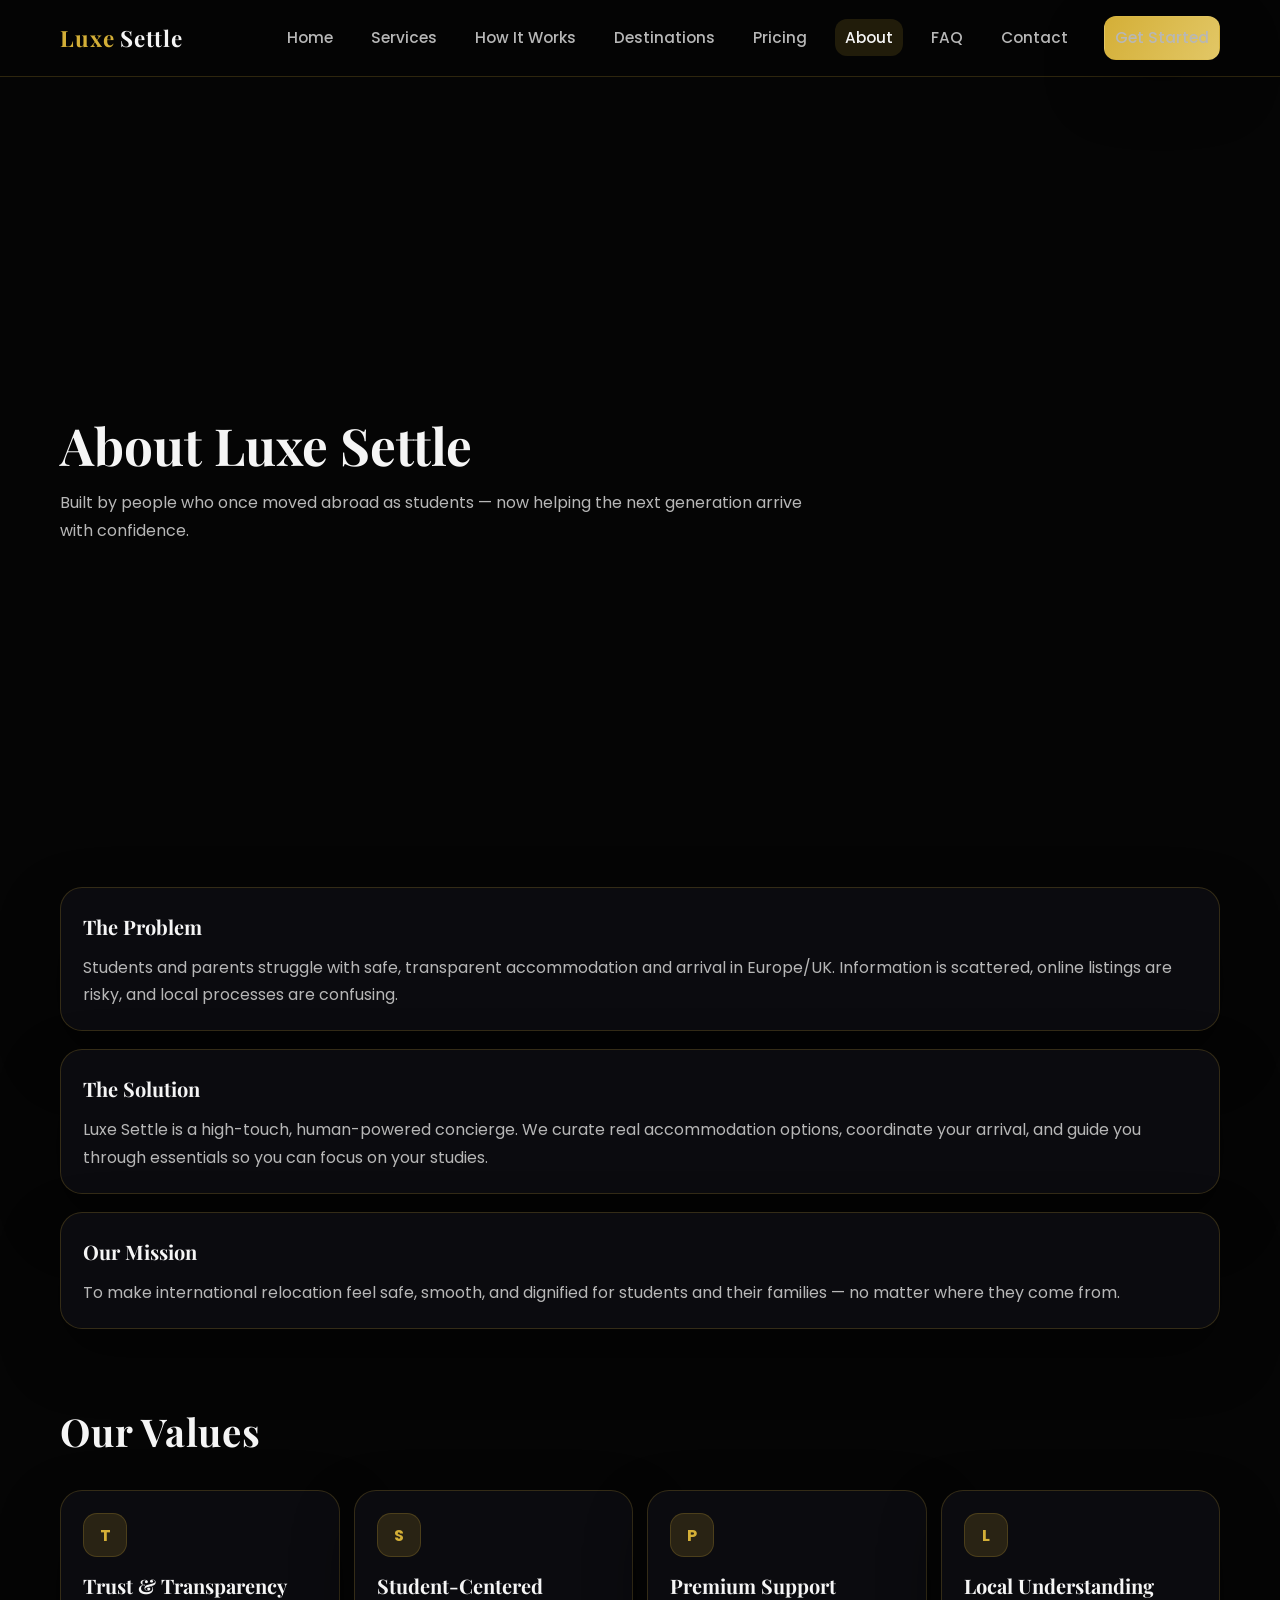
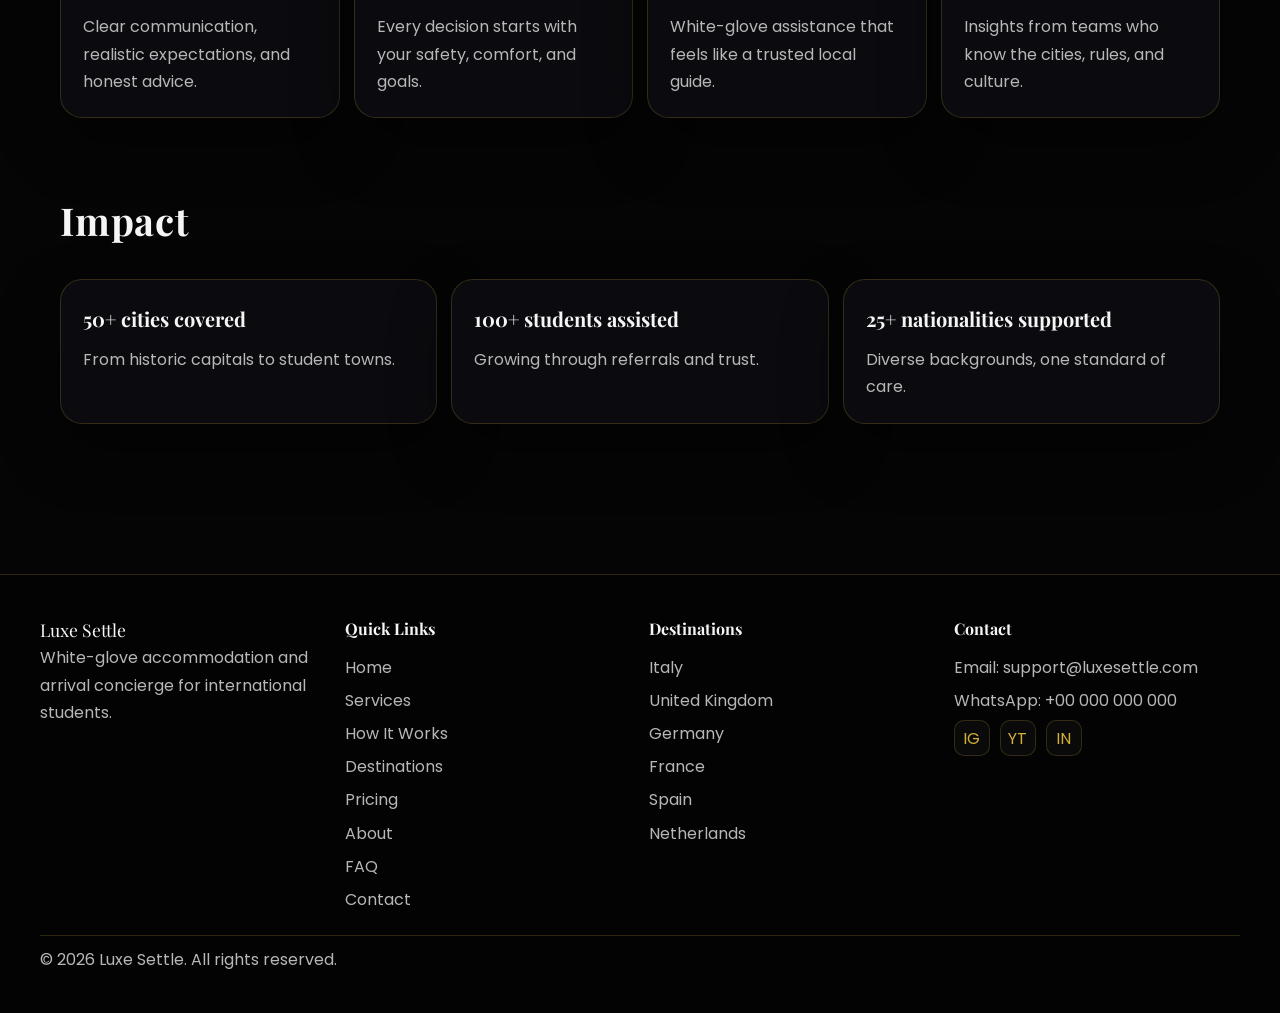
==== about.html @ 3118eee0 "Create Luxe Settle static website" ====
<!DOCTYPE html>
<html lang="en">
<head>
  <meta charset="UTF-8">
  <meta name="viewport" content="width=device-width, initial-scale=1.0">
  <title>About | Luxe Settle</title>
  <meta name="description" content="Learn how Luxe Settle was built to help international students arrive confidently in Europe and the UK.">
  <meta property="og:title" content="About Luxe Settle">
  <meta property="og:description" content="Built by people who once moved abroad as students—now helping the next generation arrive with confidence.">
  <meta property="og:type" content="website">
  <meta property="og:url" content="https://luxesettle.com/about">
  <link rel="icon" type="image/svg+xml" href="favicon.svg">
  <link rel="preconnect" href="https://fonts.googleapis.com">
  <link rel="preconnect" href="https://fonts.gstatic.com" crossorigin>
  <link href="https://fonts.googleapis.com/css2?family=Playfair+Display:wght@500;600;700&family=Poppins:wght@400;500;600;700&display=swap" rel="stylesheet">
  <link rel="stylesheet" href="styles.css">
</head>
<body>
  <header>
    <nav class="navbar" aria-label="Main Navigation">
      <a href="index.html" class="logo"><span class="highlight">Luxe</span> Settle</a>
      <button class="hamburger" aria-label="Toggle navigation"><span></span></button>
      <ul class="nav-links">
        <li><a href="index.html">Home</a></li>
        <li><a href="services.html">Services</a></li>
        <li><a href="how-it-works.html">How It Works</a></li>
        <li><a href="destinations.html">Destinations</a></li>
        <li><a href="pricing.html">Pricing</a></li>
        <li><a href="about.html" class="active">About</a></li>
        <li><a href="faq.html">FAQ</a></li>
        <li><a href="contact.html">Contact</a></li>
        <li class="nav-cta"><a class="btn btn-primary" href="contact.html">Get Started</a></li>
      </ul>
    </nav>
    <div class="mobile-menu">
      <a href="index.html">Home</a>
      <a href="services.html">Services</a>
      <a href="how-it-works.html">How It Works</a>
      <a href="destinations.html">Destinations</a>
      <a href="pricing.html">Pricing</a>
      <a href="about.html" class="active">About</a>
      <a href="faq.html">FAQ</a>
      <a href="contact.html">Contact</a>
      <a class="btn btn-primary" href="contact.html">Get Started</a>
    </div>
  </header>

  <main>
    <section class="section hero">
      <div class="section-header fade-in">
        <h1>About Luxe Settle</h1>
        <p>Built by people who once moved abroad as students — now helping the next generation arrive with confidence.</p>
      </div>
    </section>

    <section class="section fade-in">
      <div class="card" style="margin-bottom:18px;">
        <h3>The Problem</h3>
        <p>Students and parents struggle with safe, transparent accommodation and arrival in Europe/UK. Information is scattered, online listings are risky, and local processes are confusing.</p>
      </div>
      <div class="card" style="margin-bottom:18px;">
        <h3>The Solution</h3>
        <p>Luxe Settle is a high-touch, human-powered concierge. We curate real accommodation options, coordinate your arrival, and guide you through essentials so you can focus on your studies.</p>
      </div>
      <div class="card" style="margin-bottom:18px;">
        <h3>Our Mission</h3>
        <p>To make international relocation feel safe, smooth, and dignified for students and their families — no matter where they come from.</p>
      </div>
    </section>

    <section class="section fade-in">
      <div class="section-header">
        <h2>Our Values</h2>
      </div>
      <div class="values">
        <div class="card">
          <div class="icon-circle">T</div>
          <h3>Trust &amp; Transparency</h3>
          <p>Clear communication, realistic expectations, and honest advice.</p>
        </div>
        <div class="card">
          <div class="icon-circle">S</div>
          <h3>Student-Centered</h3>
          <p>Every decision starts with your safety, comfort, and goals.</p>
        </div>
        <div class="card">
          <div class="icon-circle">P</div>
          <h3>Premium Support</h3>
          <p>White-glove assistance that feels like a trusted local guide.</p>
        </div>
        <div class="card">
          <div class="icon-circle">L</div>
          <h3>Local Understanding</h3>
          <p>Insights from teams who know the cities, rules, and culture.</p>
        </div>
      </div>
    </section>

    <section class="section fade-in">
      <div class="section-header">
        <h2>Impact</h2>
      </div>
      <div class="stats">
        <div class="card">
          <h3>50+ cities covered</h3>
          <p>From historic capitals to student towns.</p>
        </div>
        <div class="card">
          <h3>100+ students assisted</h3>
          <p>Growing through referrals and trust.</p>
        </div>
        <div class="card">
          <h3>25+ nationalities supported</h3>
          <p>Diverse backgrounds, one standard of care.</p>
        </div>
      </div>
    </section>
  </main>

  <footer class="footer">
    <div class="footer-grid">
      <div>
        <div class="brand"><span class="highlight">Luxe</span> Settle</div>
        <p>White-glove accommodation and arrival concierge for international students.</p>
      </div>
      <div>
        <h4>Quick Links</h4>
        <a href="index.html">Home</a><br>
        <a href="services.html">Services</a><br>
        <a href="how-it-works.html">How It Works</a><br>
        <a href="destinations.html">Destinations</a><br>
        <a href="pricing.html">Pricing</a><br>
        <a href="about.html">About</a><br>
        <a href="faq.html">FAQ</a><br>
        <a href="contact.html">Contact</a>
      </div>
      <div>
        <h4>Destinations</h4>
        <a href="destinations.html">Italy</a><br>
        <a href="destinations.html">United Kingdom</a><br>
        <a href="destinations.html">Germany</a><br>
        <a href="destinations.html">France</a><br>
        <a href="destinations.html">Spain</a><br>
        <a href="destinations.html">Netherlands</a>
      </div>
      <div>
        <h4>Contact</h4>
        <p>Email: support@luxesettle.com</p>
        <p>WhatsApp: +00 000 000 000</p>
        <div class="socials">
          <a href="#" aria-label="Instagram">IG</a>
          <a href="#" aria-label="YouTube">YT</a>
          <a href="#" aria-label="LinkedIn">IN</a>
        </div>
      </div>
    </div>
    <div class="footer-bottom">© <span id="year"></span> Luxe Settle. All rights reserved.</div>
  </footer>

  <script src="script.js"></script>
  <script>document.getElementById('year').textContent = new Date().getFullYear();</script>
</body>
</html>
---- styles.css ----
:root {
  --bg: #050505;
  --card: #0b0b0f;
  --gold: #d4af37;
  --gold-soft: #e2c766;
  --text: #f5f5f5;
  --muted: #b7b7b7;
  --line: rgba(212, 175, 55, 0.2);
  --shadow: 0 25px 60px rgba(0, 0, 0, 0.45);
  --radius-lg: 22px;
  --radius-md: 18px;
}

* {
  box-sizing: border-box;
  margin: 0;
  padding: 0;
}

html {
  scroll-behavior: smooth;
}

body {
  background: var(--bg);
  color: var(--text);
  font-family: 'Poppins', 'Inter', system-ui, -apple-system, sans-serif;
  line-height: 1.7;
  min-height: 100vh;
}

a {
  color: inherit;
  text-decoration: none;
}

img {
  max-width: 100%;
  display: block;
}

header {
  position: sticky;
  top: 0;
  z-index: 50;
  background: rgba(5, 5, 5, 0.9);
  backdrop-filter: blur(12px);
  border-bottom: 1px solid var(--line);
}

.navbar {
  max-width: 1200px;
  margin: 0 auto;
  padding: 16px 20px;
  display: flex;
  align-items: center;
  justify-content: space-between;
  gap: 16px;
}

.logo {
  font-family: 'Playfair Display', 'Cormorant Garamond', serif;
  font-size: 1.4rem;
  letter-spacing: 0.04em;
  font-weight: 700;
}

.logo .highlight {
  color: var(--gold);
}

.nav-links {
  display: flex;
  align-items: center;
  gap: 18px;
  list-style: none;
}

.nav-links a {
  padding: 8px 10px;
  border-radius: 12px;
  transition: color 0.3s ease, background 0.3s ease;
  color: var(--muted);
  font-weight: 500;
  font-size: 0.96rem;
}

.nav-links a:hover,
.nav-links .active {
  color: var(--text);
  background: rgba(212, 175, 55, 0.14);
}

.nav-cta {
  margin-left: 8px;
}

.btn {
  display: inline-flex;
  align-items: center;
  justify-content: center;
  padding: 12px 18px;
  border-radius: 14px;
  border: 1px solid transparent;
  font-weight: 600;
  cursor: pointer;
  transition: transform 0.25s ease, box-shadow 0.25s ease, background 0.25s ease, color 0.25s ease;
  box-shadow: var(--shadow);
}

.btn-primary {
  background: linear-gradient(120deg, var(--gold), var(--gold-soft));
  color: #0b0b0f;
}

.btn-primary:hover {
  transform: translateY(-2px) scale(1.02);
  box-shadow: 0 18px 40px rgba(212, 175, 55, 0.35);
}

.btn-outline {
  border: 1px solid var(--gold);
  color: var(--text);
  background: transparent;
  box-shadow: none;
}

.btn-outline:hover {
  background: rgba(212, 175, 55, 0.12);
  transform: translateY(-1px);
}

.btn-link {
  color: var(--gold);
  font-weight: 600;
  display: inline-flex;
  align-items: center;
  gap: 8px;
}

.hamburger {
  display: none;
  width: 46px;
  height: 46px;
  border-radius: 12px;
  border: 1px solid var(--line);
  background: rgba(255, 255, 255, 0.03);
  align-items: center;
  justify-content: center;
  cursor: pointer;
}

.hamburger span,
.hamburger::before,
.hamburger::after {
  display: block;
  width: 20px;
  height: 2px;
  background: var(--text);
  position: relative;
  transition: transform 0.3s ease, opacity 0.3s ease;
}

.hamburger::before,
.hamburger::after {
  content: '';
  position: absolute;
}

.hamburger::before { top: -6px; }
.hamburger::after { top: 6px; }

.hamburger.active span { opacity: 0; }
.hamburger.active::before { transform: translateY(6px) rotate(45deg); }
.hamburger.active::after { transform: translateY(-6px) rotate(-45deg); }

.mobile-menu {
  display: none;
  flex-direction: column;
  gap: 10px;
  padding: 0 20px 16px;
}

.mobile-menu a {
  padding: 12px;
  border-radius: 12px;
  border: 1px solid var(--line);
  background: rgba(255, 255, 255, 0.02);
  color: var(--text);
}

main {
  max-width: 1200px;
  margin: 0 auto;
  padding: 40px 20px 80px;
}

.section {
  margin: 70px 0;
}

.section-header {
  max-width: 760px;
  margin-bottom: 26px;
}

.section-header h2 {
  font-family: 'Playfair Display', serif;
  font-size: clamp(1.9rem, 3vw, 2.4rem);
  margin-bottom: 8px;
  letter-spacing: 0.02em;
}

.section-header p {
  color: var(--muted);
}

.hero {
  display: grid;
  grid-template-columns: repeat(auto-fit, minmax(320px, 1fr));
  gap: 36px;
  align-items: center;
  min-height: 70vh;
  position: relative;
}

.hero h1 {
  font-family: 'Playfair Display', serif;
  font-size: clamp(2.4rem, 4vw, 3.4rem);
  margin-bottom: 14px;
  line-height: 1.15;
}

.hero p {
  color: var(--muted);
  margin-bottom: 18px;
}

.hero .tagline {
  font-weight: 600;
  color: var(--gold);
  letter-spacing: 0.05em;
  text-transform: uppercase;
  margin-bottom: 24px;
}

.hero-actions {
  display: flex;
  gap: 12px;
  flex-wrap: wrap;
}

.glow-card {
  position: relative;
  background: linear-gradient(145deg, rgba(212, 175, 55, 0.08), rgba(212, 175, 55, 0.02));
  border: 1px solid var(--line);
  border-radius: var(--radius-lg);
  padding: 22px;
  box-shadow: var(--shadow);
  overflow: hidden;
}

.glow-card::before {
  content: '';
  position: absolute;
  inset: -30% -30%;
  background: radial-gradient(circle at 20% 20%, rgba(212, 175, 55, 0.18), transparent 50%);
  animation: floatGlow 9s infinite alternate;
  pointer-events: none;
}

.hero-features {
  display: grid;
  gap: 12px;
  position: relative;
  z-index: 1;
}

.hero-feature {
  padding: 16px;
  border-radius: var(--radius-md);
  background: rgba(5, 5, 5, 0.75);
  border: 1px solid var(--line);
  display: flex;
  flex-direction: column;
  gap: 4px;
  box-shadow: inset 0 1px 0 rgba(255, 255, 255, 0.04);
}

.hero-feature strong { color: var(--gold); }

.strip {
  background: rgba(255, 255, 255, 0.03);
  border: 1px solid var(--line);
  border-radius: var(--radius-md);
  padding: 12px 18px;
  display: flex;
  align-items: center;
  justify-content: space-between;
  gap: 12px;
  margin: 36px 0;
}

.badges {
  display: flex;
  gap: 10px;
  flex-wrap: wrap;
}

.badge {
  padding: 8px 12px;
  border-radius: 999px;
  background: rgba(255, 255, 255, 0.04);
  border: 1px solid var(--line);
  color: var(--muted);
  font-size: 0.9rem;
}

.card-grid {
  display: grid;
  grid-template-columns: repeat(auto-fit, minmax(240px, 1fr));
  gap: 18px;
}

.card {
  background: var(--card);
  border-radius: var(--radius-lg);
  padding: 22px;
  border: 1px solid var(--line);
  box-shadow: var(--shadow);
  position: relative;
  overflow: hidden;
  transition: transform 0.25s ease, border-color 0.25s ease, box-shadow 0.25s ease;
}

.card:hover {
  transform: translateY(-6px);
  border-color: rgba(212, 175, 55, 0.4);
  box-shadow: 0 22px 50px rgba(0, 0, 0, 0.55);
}

.card h3 {
  font-family: 'Playfair Display', serif;
  font-size: 1.25rem;
  margin-bottom: 10px;
}

.card p {
  color: var(--muted);
}

.icon-circle {
  width: 44px;
  height: 44px;
  border-radius: 14px;
  background: rgba(212, 175, 55, 0.15);
  border: 1px solid var(--line);
  display: grid;
  place-items: center;
  color: var(--gold);
  margin-bottom: 12px;
  font-weight: 700;
}

.process {
  display: grid;
  grid-template-columns: repeat(auto-fit, minmax(220px, 1fr));
  gap: 18px;
}

.step {
  display: grid;
  gap: 10px;
  align-content: start;
}

.step .number {
  width: 38px;
  height: 38px;
  border-radius: 50%;
  background: rgba(212, 175, 55, 0.15);
  border: 1px solid var(--line);
  display: grid;
  place-items: center;
  color: var(--gold);
  font-weight: 700;
}

.destinations-grid {
  display: grid;
  grid-template-columns: repeat(auto-fit, minmax(220px, 1fr));
  gap: 14px;
}

.destination-card h4 {
  color: var(--gold);
  font-family: 'Playfair Display', serif;
  font-size: 1.1rem;
}

.destination-card ul {
  list-style: none;
  margin-top: 8px;
  color: var(--muted);
}

.testimonials {
  display: grid;
  grid-template-columns: repeat(auto-fit, minmax(260px, 1fr));
  gap: 16px;
}

.testimonial {
  position: relative;
}

.quote {
  font-size: 2rem;
  color: var(--gold);
  margin-bottom: 8px;
}

.cta-strip {
  border-radius: var(--radius-lg);
  padding: 26px;
  border: 1px solid var(--line);
  background: linear-gradient(130deg, rgba(212, 175, 55, 0.15), rgba(5, 5, 5, 0.85));
  display: grid;
  grid-template-columns: 1fr auto;
  gap: 14px;
  align-items: center;
}

.footer {
  padding: 40px 20px;
  background: #030303;
  border-top: 1px solid var(--line);
}

.footer-grid {
  max-width: 1200px;
  margin: 0 auto;
  display: grid;
  grid-template-columns: repeat(auto-fit, minmax(200px, 1fr));
  gap: 18px;
}

.footer h4 {
  font-family: 'Playfair Display', serif;
  margin-bottom: 12px;
}

.footer p,
.footer a {
  color: var(--muted);
  margin-bottom: 6px;
  display: inline-block;
}

.footer a:hover { color: var(--gold); }

.footer .brand { font-family: 'Playfair Display', serif; font-size: 1.1rem; }

.footer-bottom {
  max-width: 1200px;
  margin: 16px auto 0;
  padding-top: 10px;
  color: var(--muted);
  border-top: 1px solid var(--line);
}

.timeline {
  position: relative;
  padding-left: 24px;
  display: grid;
  gap: 14px;
}

.timeline::before {
  content: '';
  position: absolute;
  top: 10px;
  bottom: 10px;
  left: 8px;
  width: 2px;
  background: linear-gradient(var(--gold), rgba(212, 175, 55, 0.2));
}

.timeline-step {
  position: relative;
  padding: 16px;
  background: var(--card);
  border-radius: var(--radius-lg);
  border: 1px solid var(--line);
  box-shadow: var(--shadow);
}

.timeline-step .dot {
  position: absolute;
  left: -17px;
  top: 18px;
  width: 14px;
  height: 14px;
  border-radius: 50%;
  background: var(--gold);
  box-shadow: 0 0 0 6px rgba(212, 175, 55, 0.16);
}

.pricing-grid {
  display: grid;
  grid-template-columns: repeat(auto-fit, minmax(240px, 1fr));
  gap: 18px;
}

.price-card {
  border: 1px solid var(--line);
  background: var(--card);
  padding: 24px;
  border-radius: var(--radius-lg);
  position: relative;
  overflow: hidden;
  box-shadow: var(--shadow);
}

.price-card.popular {
  border-color: rgba(212, 175, 55, 0.6);
  box-shadow: 0 28px 60px rgba(212, 175, 55, 0.12);
}

.price-card .tag {
  position: absolute;
  top: 14px;
  right: 14px;
  background: rgba(212, 175, 55, 0.15);
  color: var(--gold);
  padding: 6px 10px;
  border-radius: 12px;
  border: 1px solid var(--line);
  font-weight: 700;
}

.price {
  font-size: 1.6rem;
  font-weight: 700;
  color: var(--gold);
  margin: 10px 0;
}

.price-card ul {
  list-style: none;
  color: var(--muted);
  display: grid;
  gap: 8px;
  margin: 12px 0 18px;
}

.values,
.stats {
  display: grid;
  grid-template-columns: repeat(auto-fit, minmax(200px, 1fr));
  gap: 14px;
}

.accordion {
  display: grid;
  gap: 12px;
}

.accordion-item {
  border: 1px solid var(--line);
  border-radius: var(--radius-lg);
  overflow: hidden;
  background: var(--card);
}

.accordion-header {
  display: flex;
  justify-content: space-between;
  align-items: center;
  padding: 16px 18px;
  cursor: pointer;
  gap: 10px;
}

.accordion-header h3 { font-size: 1rem; }

.accordion-icon {
  width: 28px;
  height: 28px;
  border-radius: 50%;
  background: rgba(212, 175, 55, 0.15);
  display: grid;
  place-items: center;
  color: var(--gold);
  font-weight: 700;
}

.accordion-content {
  max-height: 0;
  overflow: hidden;
  transition: max-height 0.3s ease;
  padding: 0 18px;
  color: var(--muted);
}

.accordion-item.open .accordion-content {
  padding: 0 18px 16px;
}

.form-grid {
  display: grid;
  grid-template-columns: repeat(auto-fit, minmax(260px, 1fr));
  gap: 14px 16px;
}

.form-group {
  display: flex;
  flex-direction: column;
  gap: 6px;
}

label {
  font-weight: 600;
  color: var(--text);
}

input,
select,
textarea {
  padding: 12px;
  border-radius: var(--radius-md);
  border: 1px solid var(--line);
  background: rgba(255, 255, 255, 0.03);
  color: var(--text);
  font-size: 1rem;
}

input:focus,
select:focus,
textarea:focus {
  outline: 1px solid rgba(212, 175, 55, 0.6);
}

.checkbox-group {
  display: grid;
  grid-template-columns: repeat(auto-fit, minmax(200px, 1fr));
  gap: 10px;
}

.checkbox-group label {
  font-weight: 500;
  color: var(--muted);
  display: flex;
  gap: 8px;
  align-items: center;
}

textarea { min-height: 120px; }

.notice {
  color: var(--muted);
  margin-top: 8px;
}

.socials {
  display: flex;
  gap: 10px;
}

.socials a {
  width: 36px;
  height: 36px;
  border-radius: 10px;
  border: 1px solid var(--line);
  display: grid;
  place-items: center;
  color: var(--gold);
  background: rgba(255, 255, 255, 0.03);
}

.fade-in {
  opacity: 0;
  transform: translateY(18px);
  transition: opacity 0.8s ease, transform 0.8s ease;
}

.fade-in.visible {
  opacity: 1;
  transform: translateY(0);
}

@keyframes floatGlow {
  from { transform: translate(-10px, -6px); }
  to { transform: translate(12px, 8px); }
}

@media (max-width: 900px) {
  .nav-links { display: none; }
  .hamburger { display: inline-flex; }
  .mobile-menu.show { display: flex; }
  .cta-strip { grid-template-columns: 1fr; }
  header { border-bottom: 1px solid rgba(255, 255, 255, 0.05); }
}

@media (max-width: 640px) {
  .navbar { padding: 14px; }
  main { padding: 32px 16px 60px; }
  .section { margin: 56px 0; }
  .strip { flex-direction: column; align-items: flex-start; }
}
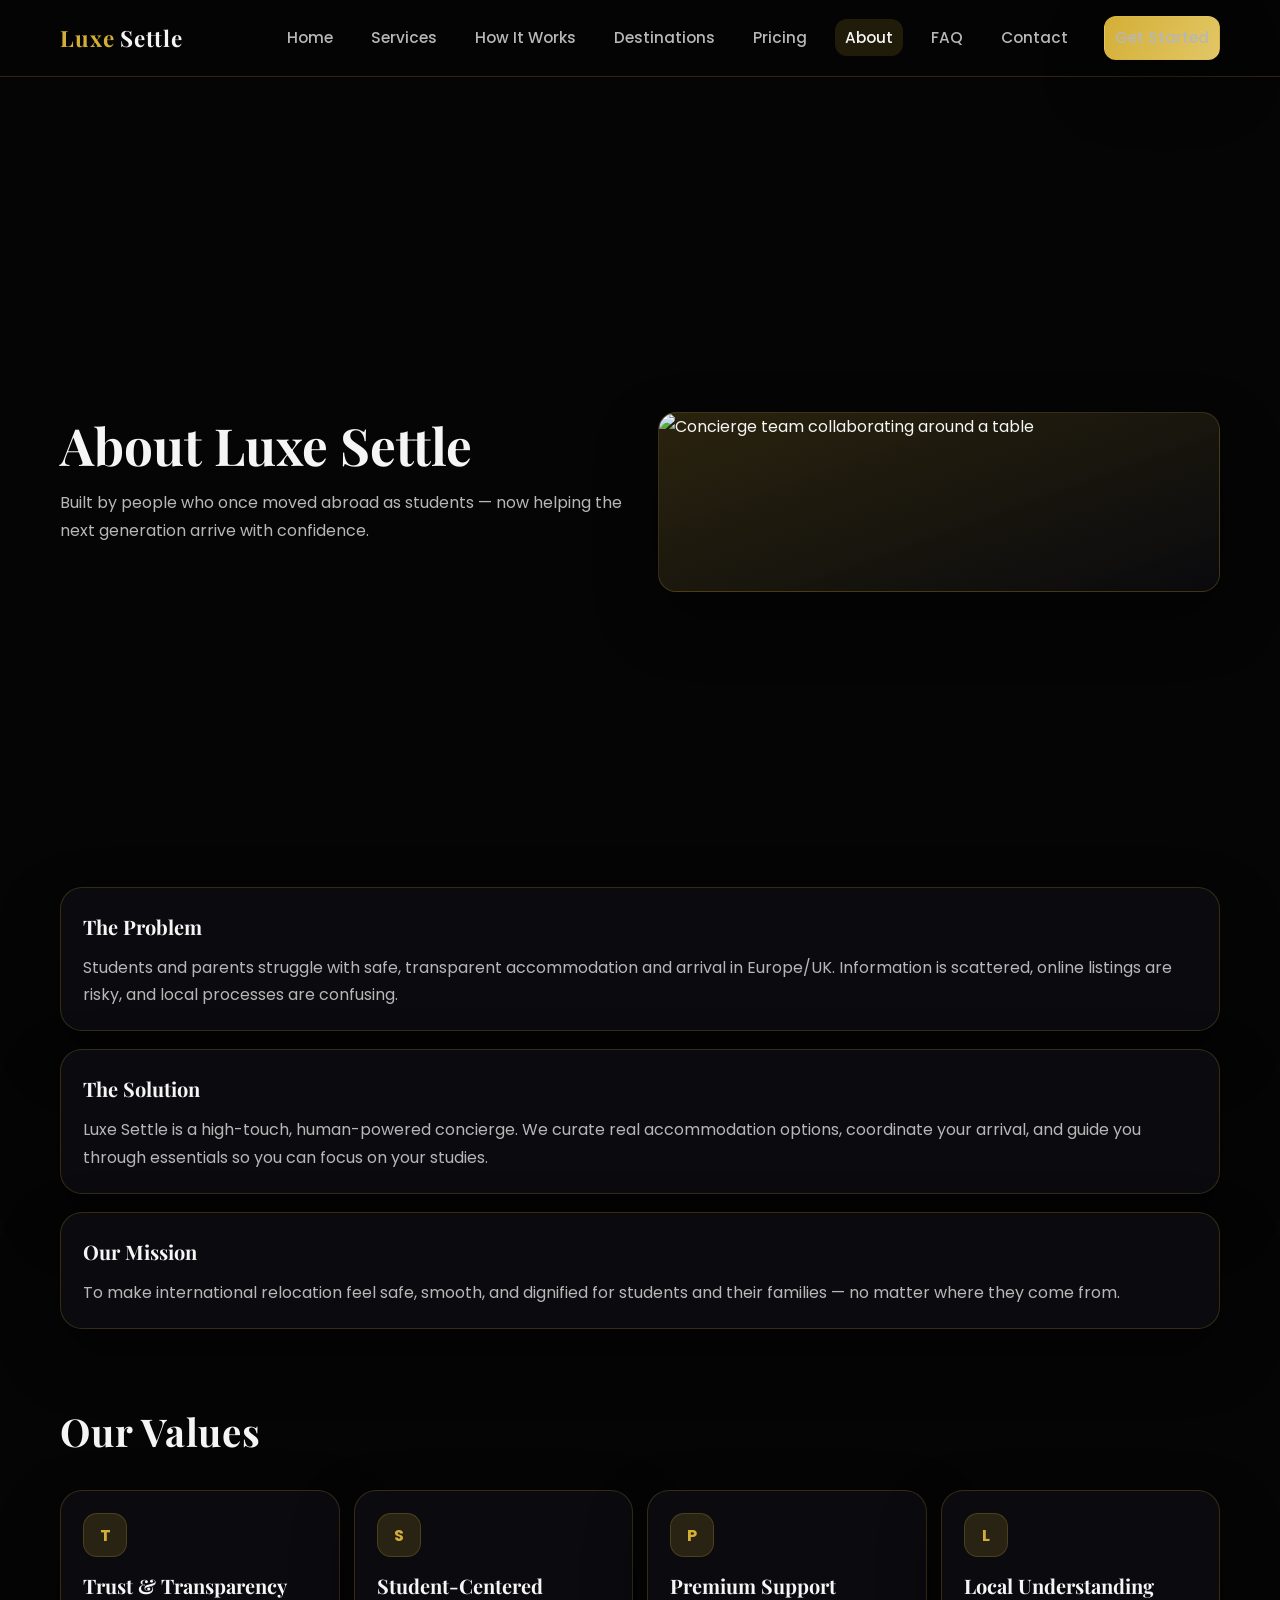
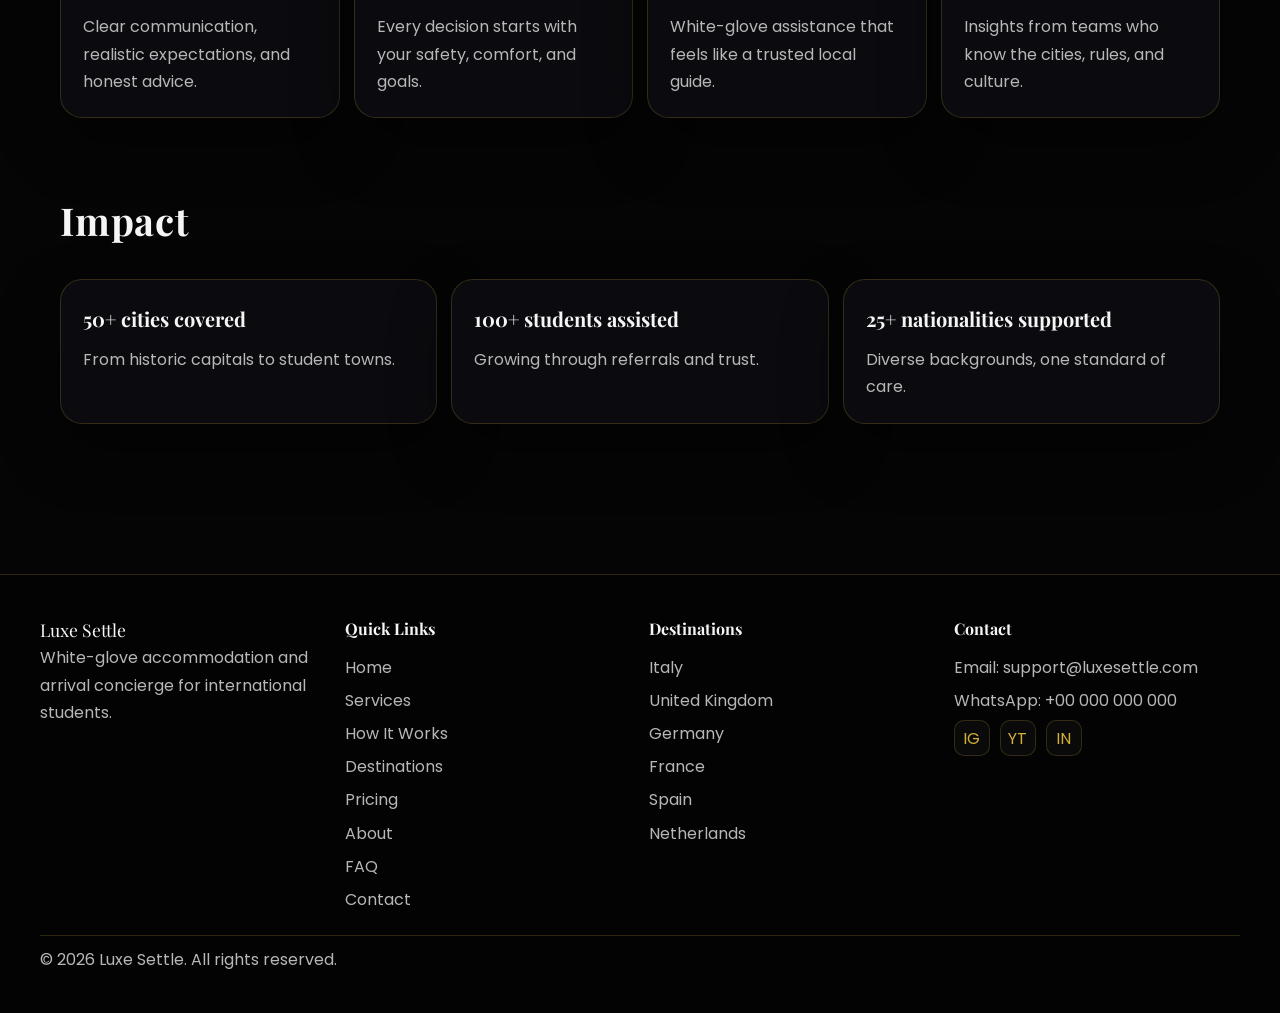
==== commit 4cf869dd: "Add curated imagery across Luxe Settle pages" ====
--- a/about.html
+++ b/about.html
@@ -16,10 +16,11 @@
   <link rel="stylesheet" href="styles.css">
 </head>
 <body>
+  <a class="skip-link" href="#main">Skip to main content</a>
   <header>
     <nav class="navbar" aria-label="Main Navigation">
       <a href="index.html" class="logo"><span class="highlight">Luxe</span> Settle</a>
-      <button class="hamburger" aria-label="Toggle navigation"><span></span></button>
+      <button class="hamburger" aria-label="Toggle navigation" aria-controls="mobile-menu" aria-expanded="false"><span></span></button>
       <ul class="nav-links">
         <li><a href="index.html">Home</a></li>
         <li><a href="services.html">Services</a></li>
@@ -32,7 +33,7 @@
         <li class="nav-cta"><a class="btn btn-primary" href="contact.html">Get Started</a></li>
       </ul>
     </nav>
-    <div class="mobile-menu">
+    <div class="mobile-menu" id="mobile-menu" aria-hidden="true">
       <a href="index.html">Home</a>
       <a href="services.html">Services</a>
       <a href="how-it-works.html">How It Works</a>
@@ -45,11 +46,14 @@
     </div>
   </header>
 
-  <main>
+  <main id="main">
     <section class="section hero">
       <div class="section-header fade-in">
         <h1>About Luxe Settle</h1>
         <p>Built by people who once moved abroad as students — now helping the next generation arrive with confidence.</p>
+      </div>
+      <div class="image-panel" aria-label="Team discussion">
+        <img src="https://images.unsplash.com/photo-1520607162513-7b9cc9d0b79b?auto=format&fit=crop&w=1200&q=80" alt="Concierge team collaborating around a table">
       </div>
     </section>
 
--- a/styles.css
+++ b/styles.css
@@ -29,6 +29,24 @@
   min-height: 100vh;
 }
 
+.skip-link {
+  position: absolute;
+  left: -999px;
+  top: 10px;
+  background: var(--gold);
+  color: #0b0b0f;
+  padding: 10px 16px;
+  border-radius: 12px;
+  font-weight: 700;
+  z-index: 999;
+  box-shadow: var(--shadow);
+  transition: left 0.3s ease;
+}
+
+.skip-link:focus {
+  left: 20px;
+}
+
 a {
   color: inherit;
   text-decoration: none;
@@ -178,7 +196,11 @@
   display: none;
   flex-direction: column;
   gap: 10px;
-  padding: 0 20px 16px;
+  padding: 0 20px;
+  max-height: 0;
+  overflow: hidden;
+  opacity: 0;
+  transition: max-height 0.35s ease, opacity 0.35s ease, padding 0.35s ease;
 }
 
 .mobile-menu a {
@@ -288,6 +310,35 @@
 }
 
 .hero-feature strong { color: var(--gold); }
+
+.image-stack {
+  display: grid;
+  grid-template-columns: 1fr 1fr;
+  gap: 12px;
+  margin-top: 16px;
+}
+
+.image-panel {
+  border-radius: var(--radius-md);
+  overflow: hidden;
+  border: 1px solid var(--line);
+  background: linear-gradient(160deg, rgba(212, 175, 55, 0.18), rgba(11, 11, 15, 0.9));
+  box-shadow: var(--shadow);
+  min-height: 180px;
+}
+
+.image-panel img {
+  width: 100%;
+  height: 100%;
+  object-fit: cover;
+  display: block;
+  filter: saturate(1.05);
+  transition: transform 0.35s ease;
+}
+
+.image-panel:hover img {
+  transform: scale(1.04);
+}
 
 .strip {
   background: rgba(255, 255, 255, 0.03);
@@ -697,7 +748,12 @@
 @media (max-width: 900px) {
   .nav-links { display: none; }
   .hamburger { display: inline-flex; }
-  .mobile-menu.show { display: flex; }
+  .mobile-menu { display: flex; }
+  .mobile-menu.show {
+    max-height: 520px;
+    opacity: 1;
+    padding: 10px 20px 16px;
+  }
   .cta-strip { grid-template-columns: 1fr; }
   header { border-bottom: 1px solid rgba(255, 255, 255, 0.05); }
 }
@@ -707,4 +763,5 @@
   main { padding: 32px 16px 60px; }
   .section { margin: 56px 0; }
   .strip { flex-direction: column; align-items: flex-start; }
-}
+  .image-stack { grid-template-columns: 1fr; }
+}
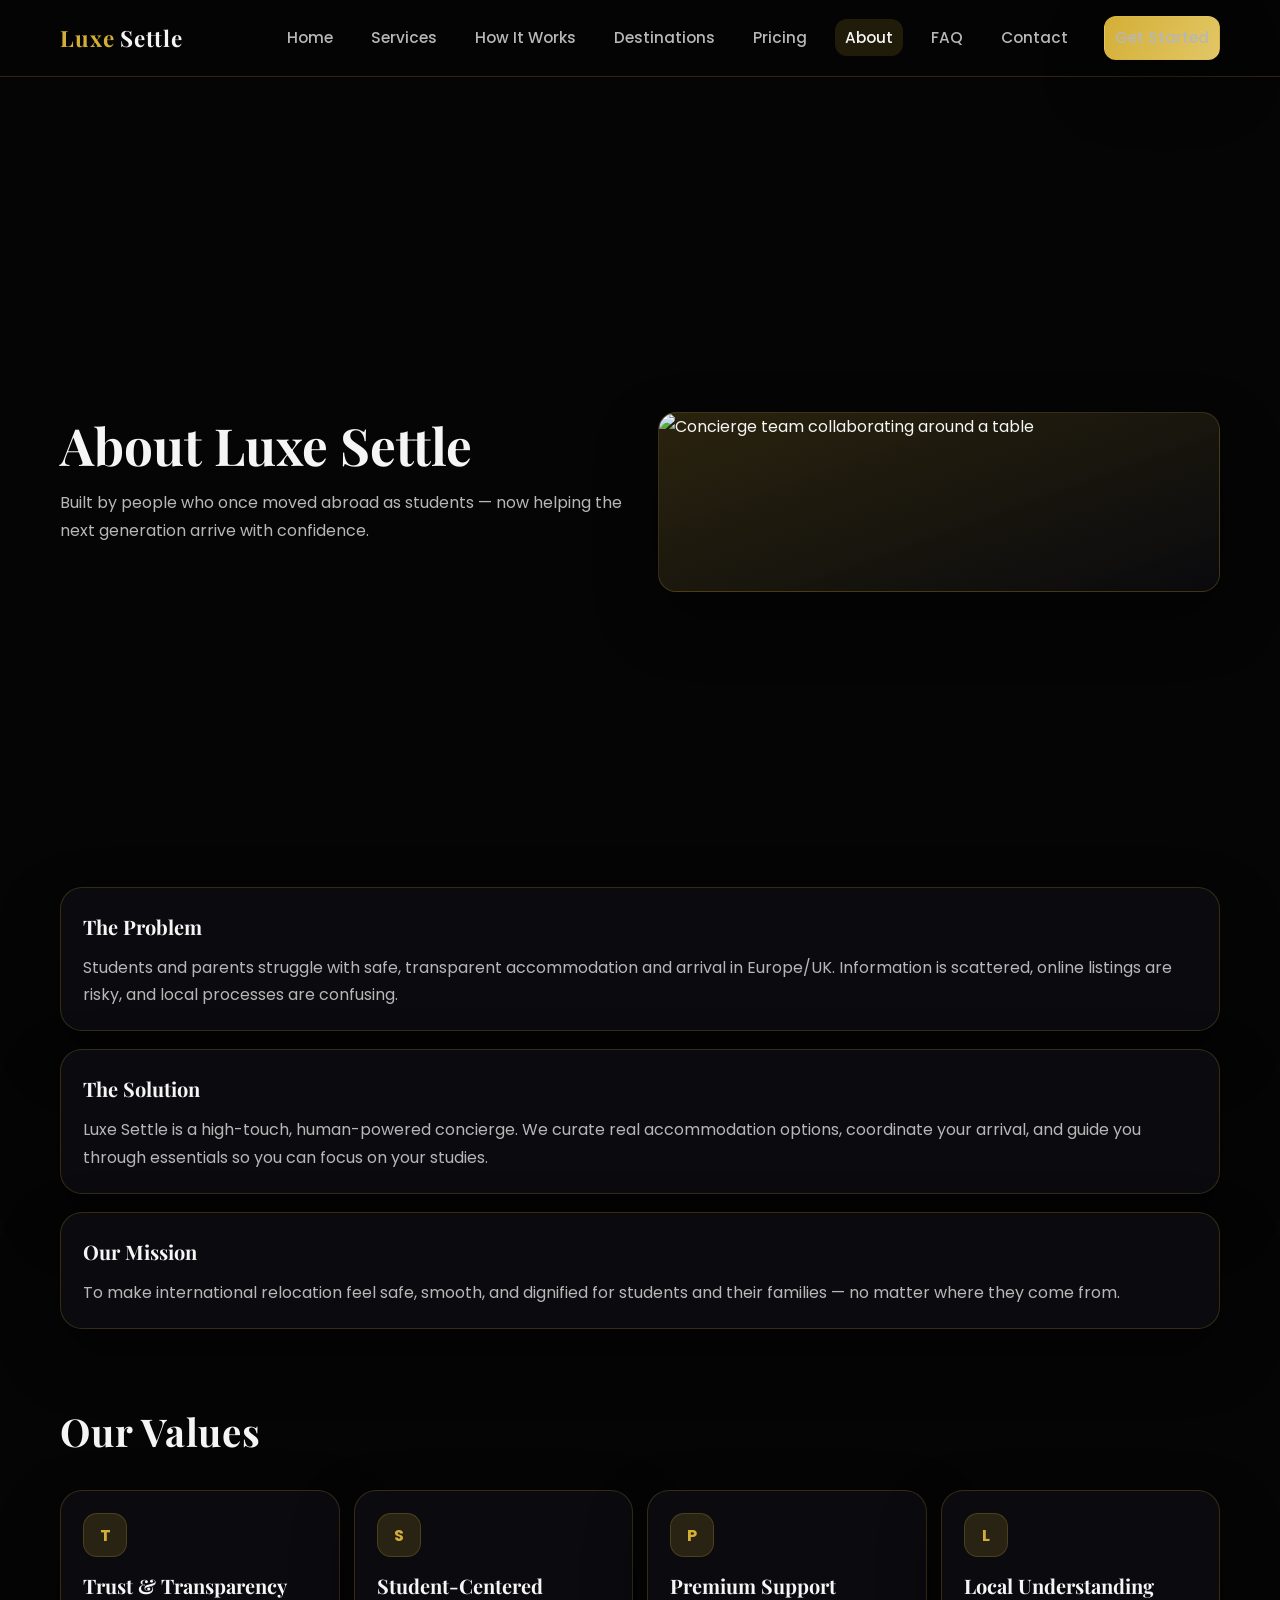
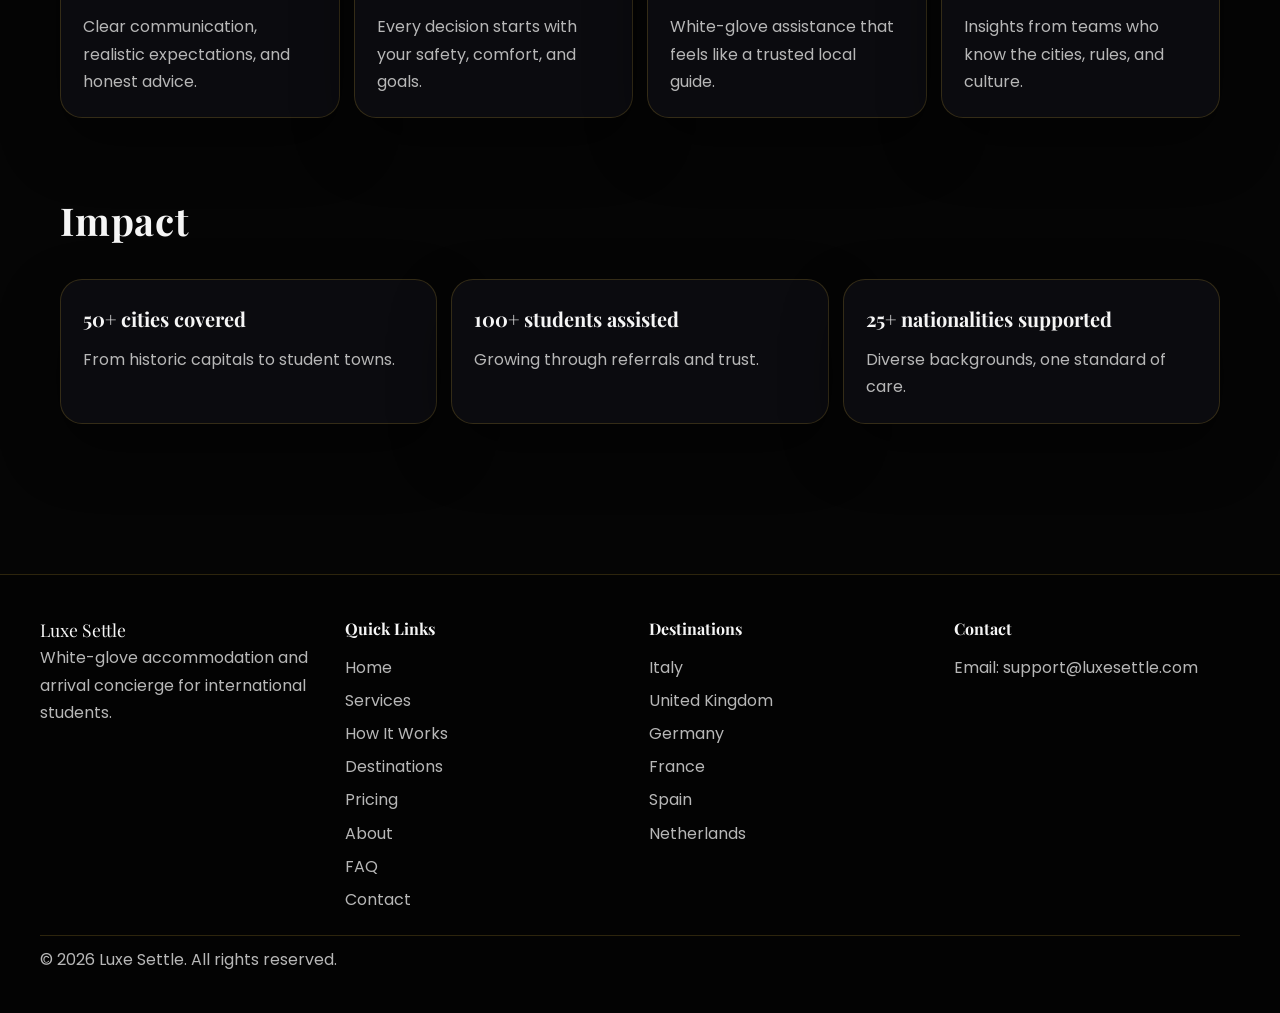
==== commit 55f22d7a: "Remove extra footer contact channels" ====
--- a/about.html
+++ b/about.html
@@ -150,12 +150,6 @@
       <div>
         <h4>Contact</h4>
         <p>Email: support@luxesettle.com</p>
-        <p>WhatsApp: +00 000 000 000</p>
-        <div class="socials">
-          <a href="#" aria-label="Instagram">IG</a>
-          <a href="#" aria-label="YouTube">YT</a>
-          <a href="#" aria-label="LinkedIn">IN</a>
-        </div>
       </div>
     </div>
     <div class="footer-bottom">© <span id="year"></span> Luxe Settle. All rights reserved.</div>
--- a/styles.css
+++ b/styles.css
@@ -571,6 +571,9 @@
   position: relative;
   overflow: hidden;
   box-shadow: var(--shadow);
+  display: flex;
+  flex-direction: column;
+  gap: 8px;
 }
 
 .price-card.popular {
@@ -579,15 +582,14 @@
 }
 
 .price-card .tag {
-  position: absolute;
-  top: 14px;
-  right: 14px;
+  align-self: flex-start;
   background: rgba(212, 175, 55, 0.15);
   color: var(--gold);
   padding: 6px 10px;
   border-radius: 12px;
   border: 1px solid var(--line);
   font-weight: 700;
+  margin-top: 6px;
 }
 
 .price {
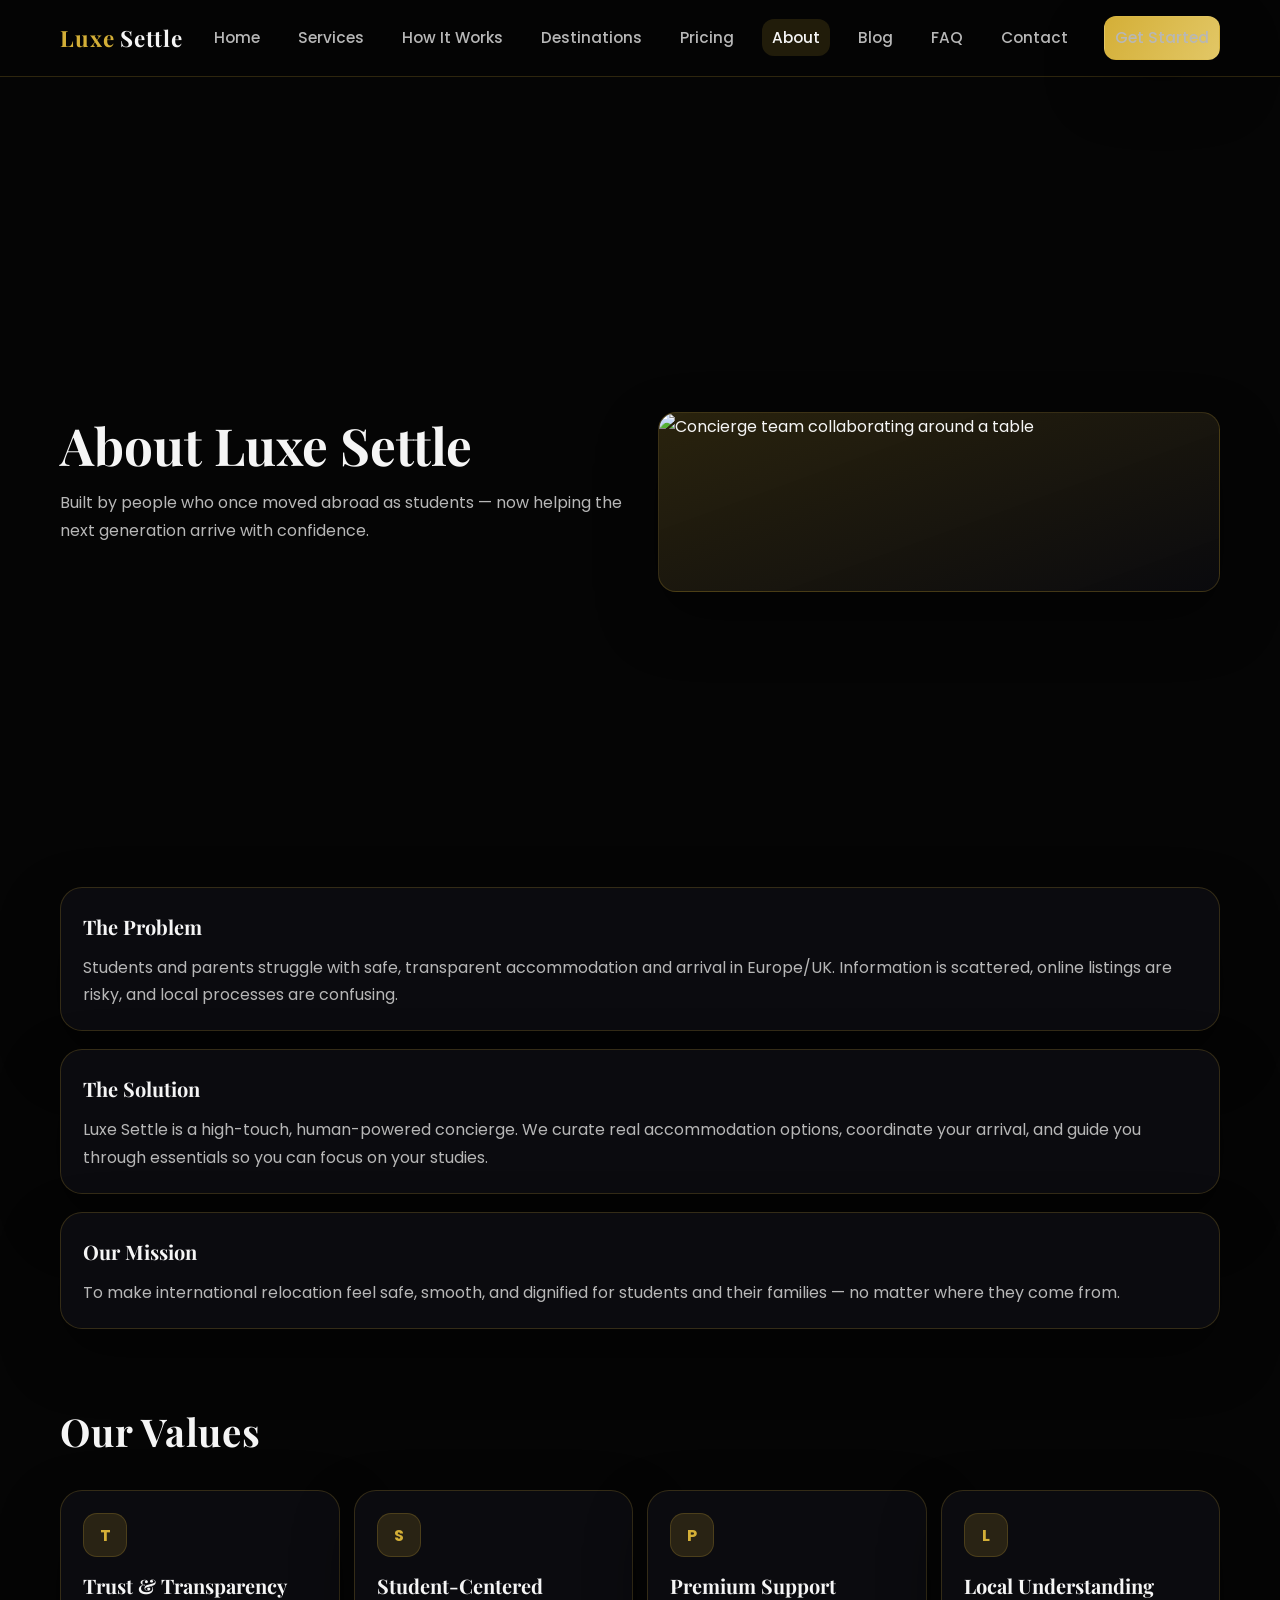
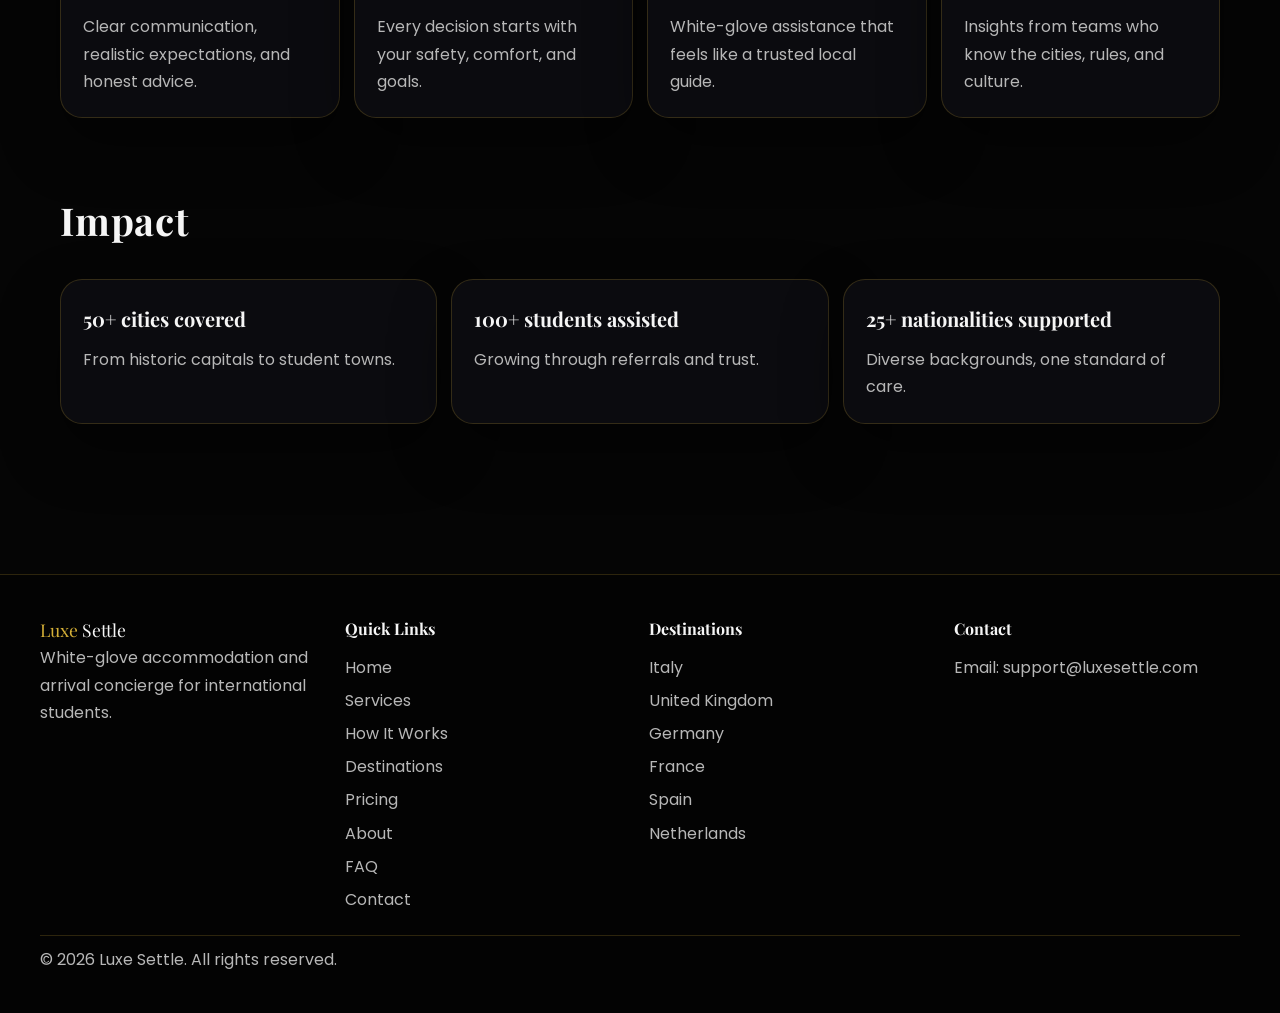
==== commit c4538a39: "Add blog link to navigation menus" ====
--- a/about.html
+++ b/about.html
@@ -28,6 +28,7 @@
         <li><a href="destinations.html">Destinations</a></li>
         <li><a href="pricing.html">Pricing</a></li>
         <li><a href="about.html" class="active">About</a></li>
+        <li><a href="https://blog.luxesettle.com" target="_blank" rel="noopener">Blog</a></li>
         <li><a href="faq.html">FAQ</a></li>
         <li><a href="contact.html">Contact</a></li>
         <li class="nav-cta"><a class="btn btn-primary" href="contact.html">Get Started</a></li>
@@ -40,6 +41,7 @@
       <a href="destinations.html">Destinations</a>
       <a href="pricing.html">Pricing</a>
       <a href="about.html" class="active">About</a>
+      <a href="https://blog.luxesettle.com" target="_blank" rel="noopener">Blog</a>
       <a href="faq.html">FAQ</a>
       <a href="contact.html">Contact</a>
       <a class="btn btn-primary" href="contact.html">Get Started</a>
--- a/styles.css
+++ b/styles.css
@@ -83,7 +83,8 @@
   font-weight: 700;
 }
 
-.logo .highlight {
+.logo .highlight,
+.brand .highlight {
   color: var(--gold);
 }
 
@@ -347,24 +348,17 @@
   padding: 12px 18px;
   display: flex;
   align-items: center;
-  justify-content: space-between;
+  justify-content: center;
   gap: 12px;
   margin: 36px 0;
 }
 
-.badges {
-  display: flex;
-  gap: 10px;
-  flex-wrap: wrap;
-}
-
-.badge {
-  padding: 8px 12px;
-  border-radius: 999px;
-  background: rgba(255, 255, 255, 0.04);
-  border: 1px solid var(--line);
-  color: var(--muted);
-  font-size: 0.9rem;
+.glow-text {
+  color: var(--gold);
+  font-weight: 600;
+  letter-spacing: 0.2px;
+  animation: glowPulse 3.5s ease-in-out infinite;
+  text-align: center;
 }
 
 .card-grid {
@@ -441,6 +435,301 @@
   display: grid;
   grid-template-columns: repeat(auto-fit, minmax(220px, 1fr));
   gap: 14px;
+}
+
+.destination-tiles {
+  grid-template-columns: repeat(auto-fit, minmax(160px, 1fr));
+}
+
+.destination-square {
+  position: relative;
+  aspect-ratio: 1 / 1;
+  border-radius: var(--radius-lg);
+  overflow: hidden;
+  border: 1px solid var(--line);
+  background: #0b0b0b;
+  background-image: var(--bg-image);
+  background-size: cover;
+  background-position: center;
+  box-shadow: 0 12px 28px rgba(0, 0, 0, 0.3);
+  transition: transform 0.3s ease, box-shadow 0.3s ease, border-color 0.3s ease;
+}
+
+.destination-square::after {
+  content: "";
+  position: absolute;
+  inset: 0;
+  background: linear-gradient(180deg, rgba(0, 0, 0, 0.1), rgba(0, 0, 0, 0.6));
+}
+
+.destination-overlay {
+  position: relative;
+  z-index: 1;
+  color: var(--offwhite);
+  font-family: 'Playfair Display', serif;
+  font-size: 1.1rem;
+  text-shadow: 0 4px 16px rgba(0, 0, 0, 0.35);
+  letter-spacing: 0.5px;
+}
+
+.destination-square:hover,
+.destination-square:focus-visible {
+  transform: translateY(-4px) scale(1.01);
+  box-shadow: 0 18px 34px rgba(0, 0, 0, 0.4), 0 0 0 1px rgba(212, 175, 55, 0.3);
+  border-color: rgba(212, 175, 55, 0.6);
+  outline: none;
+}
+
+.destination-square:focus-visible {
+  box-shadow: 0 18px 34px rgba(0, 0, 0, 0.4), 0 0 0 2px var(--gold);
+}
+
+/* Arrival Importance */
+.arrival-section .section-header p {
+  max-width: 900px;
+  margin-inline: auto;
+}
+
+.arrival-grid {
+  display: grid;
+  gap: 18px;
+  grid-template-columns: repeat(auto-fit, minmax(240px, 1fr));
+  margin-top: 10px;
+}
+
+@media (min-width: 1024px) {
+  .arrival-grid {
+    grid-template-columns: repeat(4, minmax(0, 1fr));
+  }
+}
+
+@media (max-width: 640px) {
+  .arrival-grid {
+    grid-template-columns: repeat(auto-fit, minmax(180px, 1fr));
+    gap: 14px;
+  }
+}
+
+.arrival-card {
+  position: relative;
+  padding: 20px;
+  border-radius: 18px;
+  background: linear-gradient(135deg, rgba(212, 175, 55, 0.06), rgba(0, 0, 0, 0.85));
+  border: 1px solid rgba(212, 175, 55, 0.35);
+  box-shadow: inset 0 1px 0 rgba(255, 255, 255, 0.06), 0 14px 28px rgba(0, 0, 0, 0.35);
+  color: var(--text);
+  overflow: hidden;
+  isolation: isolate;
+  transition: transform 240ms ease, box-shadow 240ms ease, border-color 240ms ease;
+}
+
+.arrival-card::before {
+  content: "";
+  position: absolute;
+  inset: -20%;
+  background: linear-gradient(120deg, rgba(212, 175, 55, 0) 30%, rgba(212, 175, 55, 0.18) 50%, rgba(212, 175, 55, 0) 70%);
+  transform: translateX(-120%);
+  opacity: 0;
+  pointer-events: none;
+}
+
+.arrival-card h3 {
+  font-size: 1.1rem;
+  margin-bottom: 8px;
+  color: var(--offwhite);
+}
+
+.arrival-card p {
+  color: var(--muted);
+  line-height: 1.6;
+}
+
+.arrival-card:hover,
+.arrival-card:focus-within {
+  transform: translateY(-4px) scale(1.01);
+  border-color: rgba(212, 175, 55, 0.85);
+  box-shadow: 0 0 18px rgba(212, 175, 55, 0.28), 0 18px 32px rgba(0, 0, 0, 0.45);
+}
+
+.arrival-card:hover::before,
+.arrival-card:focus-within::before {
+  opacity: 1;
+  animation: gold-sheen 0.9s ease-out;
+}
+
+.arrival-closing {
+  margin-top: 18px;
+  text-align: center;
+  color: var(--offwhite);
+  font-weight: 600;
+}
+
+.arrival-cta {
+  text-align: center;
+  margin-top: 14px;
+}
+
+/* Most Popular Destinations – Luxe Gold Cards */
+.destination-gold-grid {
+  display: grid;
+  gap: 16px;
+  grid-template-columns: repeat(auto-fit, minmax(180px, 1fr));
+}
+
+@media (min-width: 1024px) {
+  .destination-gold-grid {
+    grid-template-columns: repeat(4, minmax(0, 1fr));
+  }
+}
+
+@media (max-width: 640px) {
+  .destination-gold-grid {
+    gap: 12px;
+    grid-template-columns: repeat(auto-fit, minmax(150px, 1fr));
+  }
+}
+
+.destination-gold-card {
+  position: relative;
+  display: grid;
+  place-items: center;
+  aspect-ratio: 1 / 1;
+  border-radius: 24px;
+  background: radial-gradient(circle at 15% 20%, rgba(212, 175, 55, 0.06), transparent 55%),
+    linear-gradient(135deg, rgba(212, 175, 55, 0.05), rgba(0, 0, 0, 0.9));
+  border: 1px solid rgba(212, 175, 55, 0.35);
+  color: var(--text);
+  font-family: 'Playfair Display', serif;
+  font-size: 1.05rem;
+  font-weight: 700;
+  letter-spacing: 0.3px;
+  text-align: center;
+  overflow: hidden;
+  isolation: isolate;
+  box-shadow: inset 0 1px 0 rgba(255, 255, 255, 0.05), 0 14px 30px rgba(0, 0, 0, 0.32);
+  transition: all 260ms ease-out;
+}
+
+.destination-gold-card::after {
+  content: "";
+  position: absolute;
+  inset: -20%;
+  background: linear-gradient(120deg, rgba(212, 175, 55, 0) 30%, rgba(212, 175, 55, 0.25) 50%, rgba(212, 175, 55, 0) 70%);
+  transform: translateX(-120%);
+  opacity: 0;
+  pointer-events: none;
+}
+
+.destination-gold-card:hover,
+.destination-gold-card:focus-visible {
+  transform: scale(1.03);
+  border-color: rgba(212, 175, 55, 0.9);
+  box-shadow: 0 0 18px rgba(212, 175, 55, 0.35), 0 18px 32px rgba(0, 0, 0, 0.45);
+  color: #f9eed0;
+  outline: none;
+}
+
+.destination-gold-card:hover::after,
+.destination-gold-card:focus-visible::after {
+  opacity: 1;
+  animation: gold-sheen 0.8s ease-out;
+}
+
+.destination-gold-card span {
+  position: relative;
+  z-index: 1;
+}
+
+/* Destination Flags Grid */
+.destination-flag-grid {
+  display: grid;
+  gap: 16px;
+  grid-template-columns: repeat(auto-fit, minmax(170px, 1fr));
+  margin-top: 12px;
+}
+
+@media (min-width: 1024px) {
+  .destination-flag-grid {
+    grid-template-columns: repeat(4, minmax(0, 1fr));
+  }
+}
+
+@media (max-width: 768px) {
+  .destination-flag-grid {
+    grid-template-columns: repeat(auto-fit, minmax(150px, 1fr));
+    gap: 14px;
+  }
+}
+
+.destination-flag-card {
+  position: relative;
+  display: grid;
+  place-items: center;
+  gap: 10px;
+  text-decoration: none;
+  color: var(--text);
+  font-family: 'Playfair Display', serif;
+  font-weight: 700;
+  letter-spacing: 0.3px;
+  aspect-ratio: 1 / 1;
+  border-radius: 24px;
+  background: radial-gradient(circle at 18% 18%, rgba(212, 175, 55, 0.07), transparent 48%),
+    radial-gradient(circle at 80% 80%, rgba(212, 175, 55, 0.05), transparent 52%),
+    linear-gradient(135deg, rgba(212, 175, 55, 0.08), rgba(0, 0, 0, 0.94));
+  border: 1px solid rgba(212, 175, 55, 0.32);
+  box-shadow: inset 0 1px 0 rgba(255, 255, 255, 0.05), 0 12px 28px rgba(0, 0, 0, 0.34);
+  overflow: hidden;
+  isolation: isolate;
+  transition: all 260ms ease-out;
+}
+
+.destination-flag-card::after {
+  content: "";
+  position: absolute;
+  inset: -25%;
+  background: linear-gradient(120deg, rgba(212, 175, 55, 0) 35%, rgba(212, 175, 55, 0.2) 50%, rgba(212, 175, 55, 0) 65%);
+  transform: translateX(-120%);
+  opacity: 0;
+  pointer-events: none;
+}
+
+.destination-flag-card .flag {
+  font-size: 2.4rem;
+  line-height: 1;
+}
+
+.destination-flag-card span {
+  position: relative;
+  z-index: 1;
+  color: var(--offwhite);
+}
+
+.destination-flag-card:hover,
+.destination-flag-card:focus-visible {
+  transform: scale(1.03);
+  border-color: rgba(212, 175, 55, 0.92);
+  box-shadow: 0 0 18px rgba(212, 175, 55, 0.35), 0 18px 32px rgba(0, 0, 0, 0.45);
+  color: #f9eed0;
+  outline: none;
+}
+
+.destination-flag-card:hover::after,
+.destination-flag-card:focus-visible::after {
+  opacity: 1;
+  animation: gold-sheen 0.85s ease-out;
+}
+
+.destination-flag-card:focus-visible {
+  box-shadow: 0 0 18px rgba(212, 175, 55, 0.35), 0 18px 32px rgba(0, 0, 0, 0.45), 0 0 0 2px var(--gold);
+}
+
+@keyframes gold-sheen {
+  from {
+    transform: translateX(-120%);
+  }
+  to {
+    transform: translateX(120%);
+  }
 }
 
 .destination-card h4 {
@@ -662,7 +951,7 @@
 
 .form-grid {
   display: grid;
-  grid-template-columns: repeat(auto-fit, minmax(260px, 1fr));
+  grid-template-columns: repeat(auto-fit, minmax(280px, 1fr));
   gap: 14px 16px;
 }
 
@@ -670,6 +959,23 @@
   display: flex;
   flex-direction: column;
   gap: 6px;
+}
+
+.form-group.wide {
+  grid-column: span 2;
+  min-width: min(100%, 580px);
+}
+
+.phone-input {
+  display: grid;
+  grid-template-columns: 140px 1fr;
+  gap: 10px;
+  align-items: center;
+}
+
+.phone-input select {
+  min-width: 120px;
+  max-width: 180px;
 }
 
 label {
@@ -745,6 +1051,12 @@
 @keyframes floatGlow {
   from { transform: translate(-10px, -6px); }
   to { transform: translate(12px, 8px); }
+}
+
+@keyframes glowPulse {
+  0% { text-shadow: 0 0 8px rgba(212, 175, 55, 0.35), 0 0 18px rgba(212, 175, 55, 0.15); }
+  50% { text-shadow: 0 0 16px rgba(212, 175, 55, 0.6), 0 0 28px rgba(212, 175, 55, 0.35); }
+  100% { text-shadow: 0 0 8px rgba(212, 175, 55, 0.35), 0 0 18px rgba(212, 175, 55, 0.15); }
 }
 
 @media (max-width: 900px) {
@@ -764,6 +1076,8 @@
   .navbar { padding: 14px; }
   main { padding: 32px 16px 60px; }
   .section { margin: 56px 0; }
-  .strip { flex-direction: column; align-items: flex-start; }
+  .strip { flex-direction: column; align-items: center; text-align: center; }
   .image-stack { grid-template-columns: 1fr; }
-}
+  .form-group.wide { grid-column: 1; }
+  .phone-input { grid-template-columns: 1fr; }
+}
